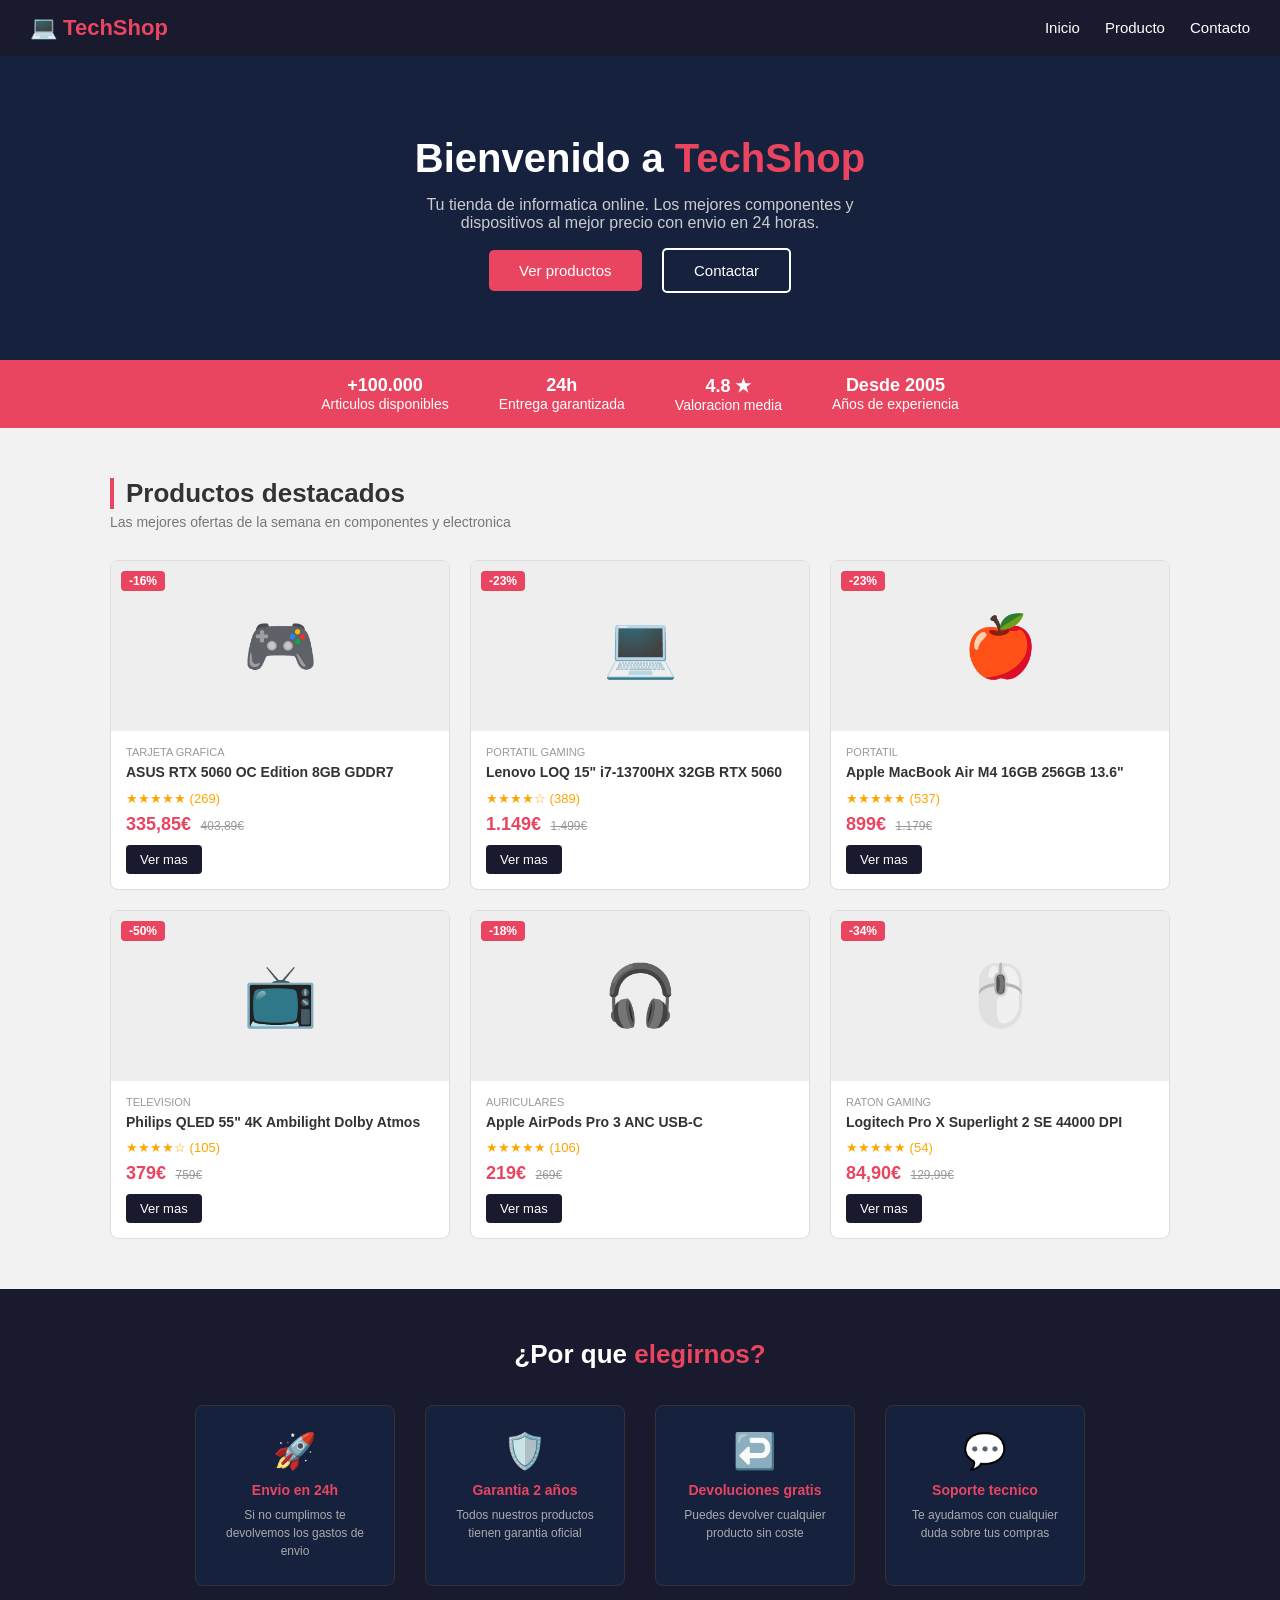
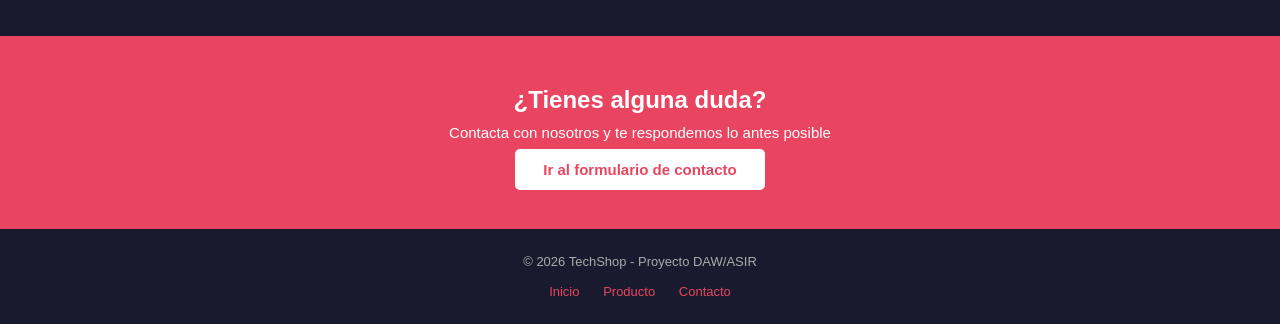
==== Prueba2/index.html @ fbcadfed "actualización directorios y añadida otra web para probar" ====
<!DOCTYPE html>
<html lang="es">
<head>
  <meta charset="UTF-8" />
  <meta name="viewport" content="width=device-width, initial-scale=1.0"/>
  <title>TechShop - Tienda de informatica</title>
  <style>
    * {
      margin: 0;
      padding: 0;
      box-sizing: border-box;
    }

    body {
      font-family: Arial, sans-serif;
      background-color: #f2f2f2;
      color: #333;
    }

    /* NAVBAR */
    nav {
      background-color: #1a1a2e;
      padding: 15px 30px;
      display: flex;
      justify-content: space-between;
      align-items: center;
    }

    nav .logo {
      color: #e94560;
      font-size: 22px;
      font-weight: bold;
      text-decoration: none;
    }

    nav ul {
      list-style: none;
      display: flex;
      gap: 25px;
    }

    nav ul a {
      color: white;
      text-decoration: none;
      font-size: 15px;
    }

    nav ul a:hover {
      color: #e94560;
      text-decoration: underline;
    }

    /* HEADER / BANNER */
    .banner {
      background-color: #16213e;
      color: white;
      text-align: center;
      padding: 80px 20px;
    }

    .banner h1 {
      font-size: 40px;
      margin-bottom: 15px;
    }

    .banner h1 span {
      color: #e94560;
    }

    .banner p {
      font-size: 16px;
      color: #cccccc;
      margin-bottom: 30px;
      max-width: 500px;
      margin-left: auto;
      margin-right: auto;
    }

    .banner a {
      background-color: #e94560;
      color: white;
      padding: 12px 30px;
      text-decoration: none;
      border-radius: 5px;
      font-size: 15px;
      margin: 0 8px;
    }

    .banner a:hover {
      background-color: #c73652;
    }

    .banner a.btn-outline {
      background-color: transparent;
      border: 2px solid white;
    }

    .banner a.btn-outline:hover {
      background-color: white;
      color: #16213e;
    }

    /* INFO BAR */
    .info-bar {
      background-color: #e94560;
      color: white;
      display: flex;
      justify-content: center;
      gap: 50px;
      padding: 15px;
      flex-wrap: wrap;
    }

    .info-bar div {
      text-align: center;
      font-size: 14px;
    }

    .info-bar div strong {
      display: block;
      font-size: 18px;
    }

    /* PRODUCTS SECTION */
    .productos {
      max-width: 1100px;
      margin: 50px auto;
      padding: 0 20px;
    }

    .productos h2 {
      font-size: 26px;
      margin-bottom: 5px;
      border-left: 4px solid #e94560;
      padding-left: 12px;
    }

    .productos p.subtitulo {
      color: #777;
      margin-bottom: 30px;
      font-size: 14px;
    }

    .grid-productos {
      display: grid;
      grid-template-columns: repeat(3, 1fr);
      gap: 20px;
    }

    .tarjeta {
      background-color: white;
      border: 1px solid #ddd;
      border-radius: 8px;
      overflow: hidden;
    }

    .tarjeta:hover {
      border-color: #e94560;
      box-shadow: 0 4px 12px rgba(0,0,0,0.1);
    }

    .tarjeta-img {
      background-color: #eee;
      height: 170px;
      display: flex;
      align-items: center;
      justify-content: center;
      font-size: 60px;
      position: relative;
    }

    .descuento {
      position: absolute;
      top: 10px;
      left: 10px;
      background-color: #e94560;
      color: white;
      font-size: 12px;
      font-weight: bold;
      padding: 3px 8px;
      border-radius: 4px;
    }

    .tarjeta-body {
      padding: 15px;
    }

    .tarjeta-body .categoria {
      font-size: 11px;
      color: #999;
      text-transform: uppercase;
      margin-bottom: 5px;
    }

    .tarjeta-body h3 {
      font-size: 14px;
      margin-bottom: 8px;
      line-height: 1.4;
    }

    .tarjeta-body .estrellas {
      color: orange;
      font-size: 13px;
      margin-bottom: 8px;
    }

    .tarjeta-body .precio-actual {
      font-size: 18px;
      font-weight: bold;
      color: #e94560;
    }

    .tarjeta-body .precio-antes {
      font-size: 12px;
      color: #999;
      text-decoration: line-through;
      margin-left: 5px;
    }

    .tarjeta-body a {
      display: inline-block;
      margin-top: 10px;
      padding: 7px 14px;
      background-color: #1a1a2e;
      color: white;
      text-decoration: none;
      border-radius: 4px;
      font-size: 13px;
    }

    .tarjeta-body a:hover {
      background-color: #e94560;
    }

    /* POR QUE ELEGIRNOS */
    .por-que {
      background-color: #1a1a2e;
      color: white;
      padding: 50px 20px;
      text-align: center;
    }

    .por-que h2 {
      font-size: 26px;
      margin-bottom: 35px;
    }

    .por-que h2 span {
      color: #e94560;
    }

    .ventajas {
      display: flex;
      justify-content: center;
      gap: 30px;
      flex-wrap: wrap;
      max-width: 900px;
      margin: 0 auto;
    }

    .ventaja {
      background-color: #16213e;
      border: 1px solid #333;
      border-radius: 8px;
      padding: 25px 20px;
      width: 200px;
      text-align: center;
    }

    .ventaja .icono {
      font-size: 35px;
      margin-bottom: 10px;
    }

    .ventaja h4 {
      font-size: 14px;
      margin-bottom: 8px;
      color: #e94560;
    }

    .ventaja p {
      font-size: 12px;
      color: #aaa;
      line-height: 1.5;
    }

    /* CONTACTO BANNER */
    .cta-banner {
      background-color: #e94560;
      color: white;
      text-align: center;
      padding: 50px 20px;
    }

    .cta-banner h2 {
      font-size: 24px;
      margin-bottom: 10px;
    }

    .cta-banner p {
      margin-bottom: 20px;
      font-size: 15px;
    }

    .cta-banner a {
      background-color: white;
      color: #e94560;
      padding: 12px 28px;
      text-decoration: none;
      border-radius: 5px;
      font-weight: bold;
      font-size: 15px;
    }

    .cta-banner a:hover {
      background-color: #f5f5f5;
    }

    /* FOOTER */
    footer {
      background-color: #1a1a2e;
      color: #aaa;
      text-align: center;
      padding: 25px;
      font-size: 13px;
    }

    footer a {
      color: #e94560;
      text-decoration: none;
      margin: 0 10px;
    }

    footer a:hover {
      text-decoration: underline;
    }
  </style>
</head>
<body>

  <!-- NAVBAR -->
  <nav>
    <a href="index.html" class="logo">💻 TechShop</a>
    <ul>
      <li><a href="index.html">Inicio</a></li>
      <li><a href="producto.html">Producto</a></li>
      <li><a href="contacto.html">Contacto</a></li>
    </ul>
  </nav>

  <!-- BANNER PRINCIPAL -->
  <div class="banner">
    <h1>Bienvenido a <span>TechShop</span></h1>
    <p>Tu tienda de informatica online. Los mejores componentes y dispositivos al mejor precio con envio en 24 horas.</p>
    <a href="producto.html">Ver productos</a>
    <a href="contacto.html" class="btn-outline">Contactar</a>
  </div>

  <!-- BARRA DE ESTADISTICAS -->
  <div class="info-bar">
    <div><strong>+100.000</strong> Articulos disponibles</div>
    <div><strong>24h</strong> Entrega garantizada</div>
    <div><strong>4.8 ★</strong> Valoracion media</div>
    <div><strong>Desde 2005</strong> Años de experiencia</div>
  </div>

  <!-- PRODUCTOS DESTACADOS -->
  <div class="productos">
    <h2>Productos destacados</h2>
    <p class="subtitulo">Las mejores ofertas de la semana en componentes y electronica</p>

    <div class="grid-productos">

      <div class="tarjeta">
        <div class="tarjeta-img">
          🎮
          <span class="descuento">-16%</span>
        </div>
        <div class="tarjeta-body">
          <p class="categoria">Tarjeta grafica</p>
          <h3>ASUS RTX 5060 OC Edition 8GB GDDR7</h3>
          <p class="estrellas">★★★★★ (269)</p>
          <span class="precio-actual">335,85€</span>
          <span class="precio-antes">403,89€</span>
          <br>
          <a href="producto.html">Ver mas</a>
        </div>
      </div>

      <div class="tarjeta">
        <div class="tarjeta-img">
          💻
          <span class="descuento">-23%</span>
        </div>
        <div class="tarjeta-body">
          <p class="categoria">Portatil gaming</p>
          <h3>Lenovo LOQ 15" i7-13700HX 32GB RTX 5060</h3>
          <p class="estrellas">★★★★☆ (389)</p>
          <span class="precio-actual">1.149€</span>
          <span class="precio-antes">1.499€</span>
          <br>
          <a href="producto.html">Ver mas</a>
        </div>
      </div>

      <div class="tarjeta">
        <div class="tarjeta-img">
          🍎
          <span class="descuento">-23%</span>
        </div>
        <div class="tarjeta-body">
          <p class="categoria">Portatil</p>
          <h3>Apple MacBook Air M4 16GB 256GB 13.6"</h3>
          <p class="estrellas">★★★★★ (537)</p>
          <span class="precio-actual">899€</span>
          <span class="precio-antes">1.179€</span>
          <br>
          <a href="producto.html">Ver mas</a>
        </div>
      </div>

      <div class="tarjeta">
        <div class="tarjeta-img">
          📺
          <span class="descuento">-50%</span>
        </div>
        <div class="tarjeta-body">
          <p class="categoria">Television</p>
          <h3>Philips QLED 55" 4K Ambilight Dolby Atmos</h3>
          <p class="estrellas">★★★★☆ (105)</p>
          <span class="precio-actual">379€</span>
          <span class="precio-antes">759€</span>
          <br>
          <a href="producto.html">Ver mas</a>
        </div>
      </div>

      <div class="tarjeta">
        <div class="tarjeta-img">
          🎧
          <span class="descuento">-18%</span>
        </div>
        <div class="tarjeta-body">
          <p class="categoria">Auriculares</p>
          <h3>Apple AirPods Pro 3 ANC USB-C</h3>
          <p class="estrellas">★★★★★ (106)</p>
          <span class="precio-actual">219€</span>
          <span class="precio-antes">269€</span>
          <br>
          <a href="producto.html">Ver mas</a>
        </div>
      </div>

      <div class="tarjeta">
        <div class="tarjeta-img">
          🖱️
          <span class="descuento">-34%</span>
        </div>
        <div class="tarjeta-body">
          <p class="categoria">Raton gaming</p>
          <h3>Logitech Pro X Superlight 2 SE 44000 DPI</h3>
          <p class="estrellas">★★★★★ (54)</p>
          <span class="precio-actual">84,90€</span>
          <span class="precio-antes">129,99€</span>
          <br>
          <a href="producto.html">Ver mas</a>
        </div>
      </div>

    </div>
  </div>

  <!-- POR QUE ELEGIRNOS -->
  <div class="por-que">
    <h2>¿Por que <span>elegirnos?</span></h2>
    <div class="ventajas">
      <div class="ventaja">
        <div class="icono">🚀</div>
        <h4>Envio en 24h</h4>
        <p>Si no cumplimos te devolvemos los gastos de envio</p>
      </div>
      <div class="ventaja">
        <div class="icono">🛡️</div>
        <h4>Garantia 2 años</h4>
        <p>Todos nuestros productos tienen garantia oficial</p>
      </div>
      <div class="ventaja">
        <div class="icono">↩️</div>
        <h4>Devoluciones gratis</h4>
        <p>Puedes devolver cualquier producto sin coste</p>
      </div>
      <div class="ventaja">
        <div class="icono">💬</div>
        <h4>Soporte tecnico</h4>
        <p>Te ayudamos con cualquier duda sobre tus compras</p>
      </div>
    </div>
  </div>

  <!-- CTA CONTACTO -->
  <div class="cta-banner">
    <h2>¿Tienes alguna duda?</h2>
    <p>Contacta con nosotros y te respondemos lo antes posible</p>
    <a href="contacto.html">Ir al formulario de contacto</a>
  </div>

  <!-- FOOTER -->
  <footer>
    <p>© 2026 TechShop - Proyecto DAW/ASIR</p>
    <br>
    <a href="index.html">Inicio</a>
    <a href="producto.html">Producto</a>
    <a href="contacto.html">Contacto</a>
  </footer>

</body>
</html>
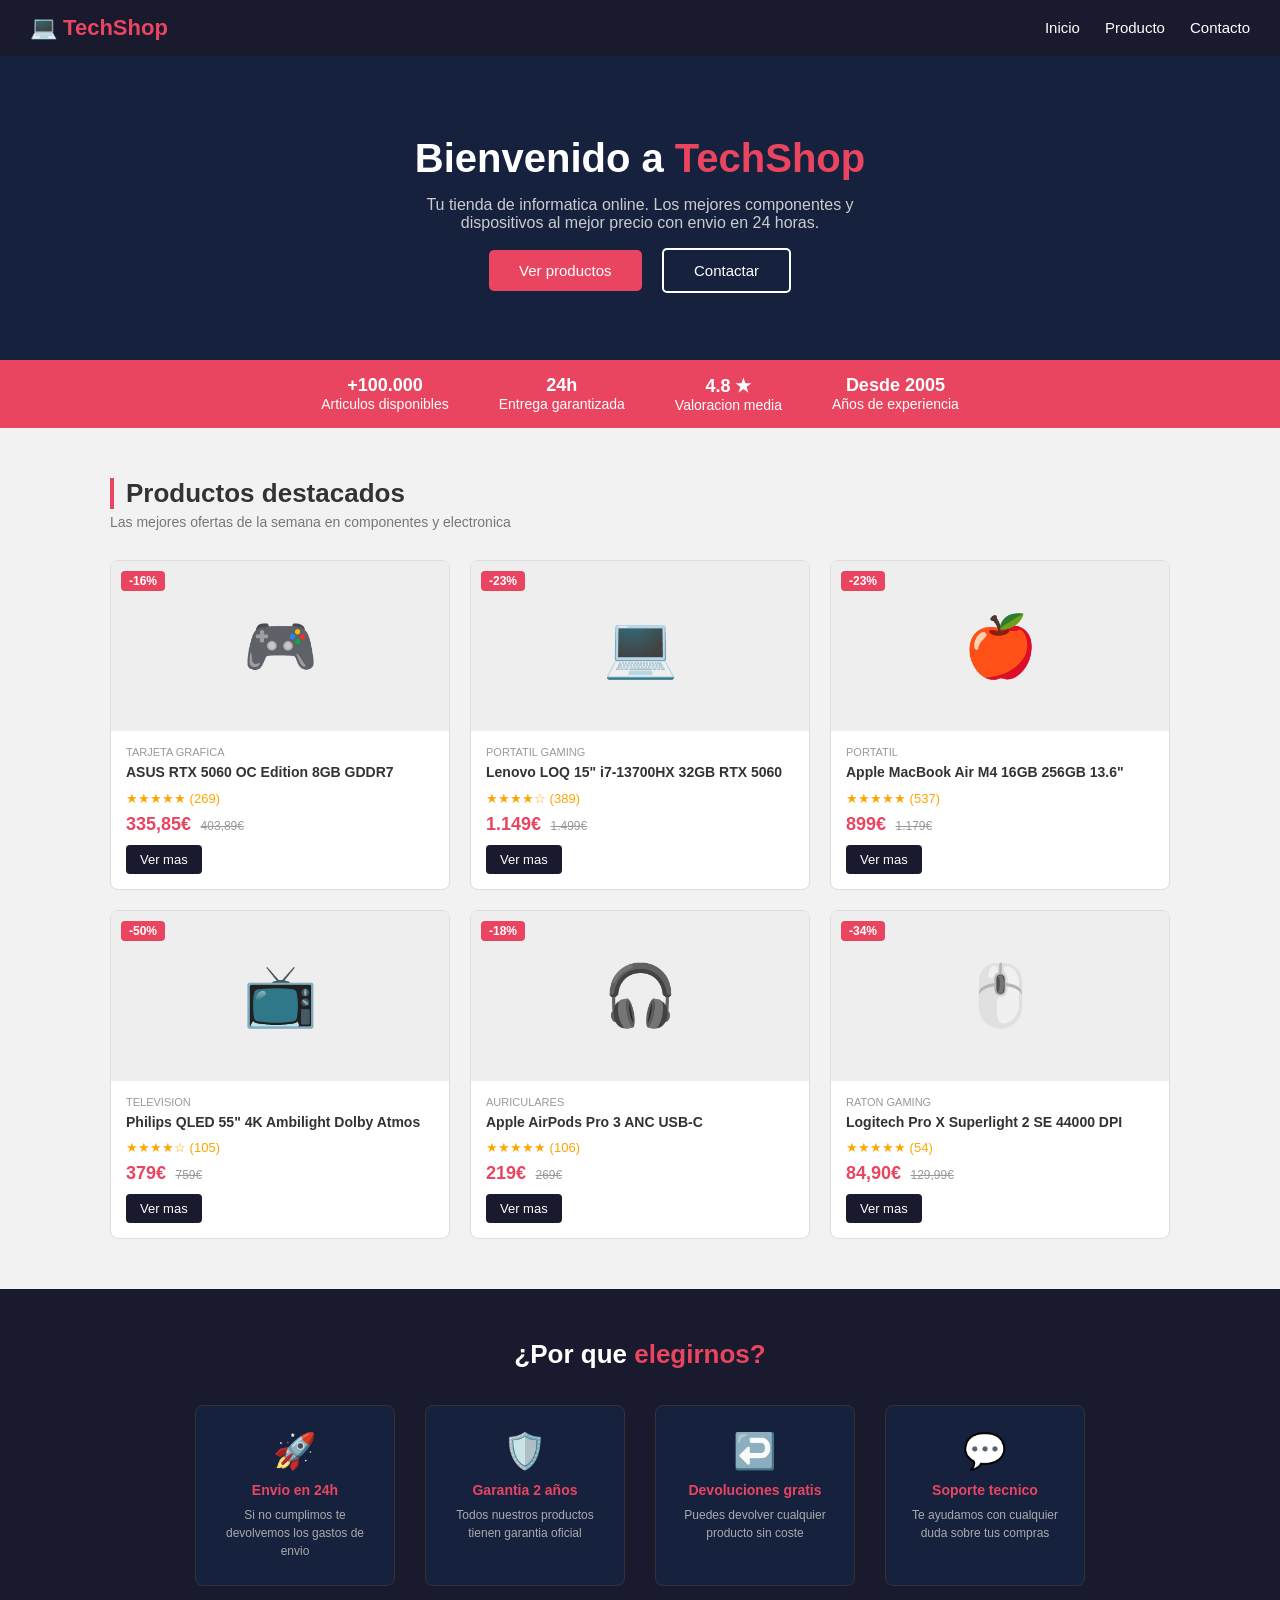
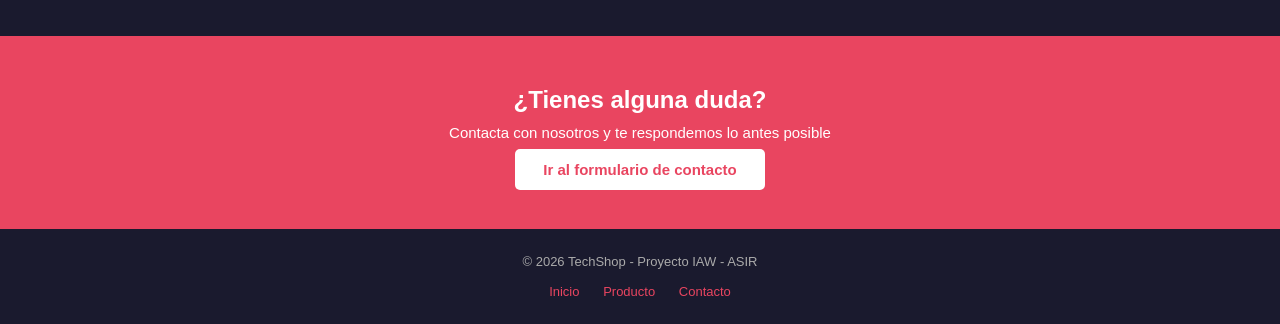
==== commit da327393: "añadidos archivos js" ====
--- a/Prueba2/index.html
+++ b/Prueba2/index.html
@@ -4,337 +4,7 @@
   <meta charset="UTF-8" />
   <meta name="viewport" content="width=device-width, initial-scale=1.0"/>
   <title>TechShop - Tienda de informatica</title>
-  <style>
-    * {
-      margin: 0;
-      padding: 0;
-      box-sizing: border-box;
-    }
-
-    body {
-      font-family: Arial, sans-serif;
-      background-color: #f2f2f2;
-      color: #333;
-    }
-
-    /* NAVBAR */
-    nav {
-      background-color: #1a1a2e;
-      padding: 15px 30px;
-      display: flex;
-      justify-content: space-between;
-      align-items: center;
-    }
-
-    nav .logo {
-      color: #e94560;
-      font-size: 22px;
-      font-weight: bold;
-      text-decoration: none;
-    }
-
-    nav ul {
-      list-style: none;
-      display: flex;
-      gap: 25px;
-    }
-
-    nav ul a {
-      color: white;
-      text-decoration: none;
-      font-size: 15px;
-    }
-
-    nav ul a:hover {
-      color: #e94560;
-      text-decoration: underline;
-    }
-
-    /* HEADER / BANNER */
-    .banner {
-      background-color: #16213e;
-      color: white;
-      text-align: center;
-      padding: 80px 20px;
-    }
-
-    .banner h1 {
-      font-size: 40px;
-      margin-bottom: 15px;
-    }
-
-    .banner h1 span {
-      color: #e94560;
-    }
-
-    .banner p {
-      font-size: 16px;
-      color: #cccccc;
-      margin-bottom: 30px;
-      max-width: 500px;
-      margin-left: auto;
-      margin-right: auto;
-    }
-
-    .banner a {
-      background-color: #e94560;
-      color: white;
-      padding: 12px 30px;
-      text-decoration: none;
-      border-radius: 5px;
-      font-size: 15px;
-      margin: 0 8px;
-    }
-
-    .banner a:hover {
-      background-color: #c73652;
-    }
-
-    .banner a.btn-outline {
-      background-color: transparent;
-      border: 2px solid white;
-    }
-
-    .banner a.btn-outline:hover {
-      background-color: white;
-      color: #16213e;
-    }
-
-    /* INFO BAR */
-    .info-bar {
-      background-color: #e94560;
-      color: white;
-      display: flex;
-      justify-content: center;
-      gap: 50px;
-      padding: 15px;
-      flex-wrap: wrap;
-    }
-
-    .info-bar div {
-      text-align: center;
-      font-size: 14px;
-    }
-
-    .info-bar div strong {
-      display: block;
-      font-size: 18px;
-    }
-
-    /* PRODUCTS SECTION */
-    .productos {
-      max-width: 1100px;
-      margin: 50px auto;
-      padding: 0 20px;
-    }
-
-    .productos h2 {
-      font-size: 26px;
-      margin-bottom: 5px;
-      border-left: 4px solid #e94560;
-      padding-left: 12px;
-    }
-
-    .productos p.subtitulo {
-      color: #777;
-      margin-bottom: 30px;
-      font-size: 14px;
-    }
-
-    .grid-productos {
-      display: grid;
-      grid-template-columns: repeat(3, 1fr);
-      gap: 20px;
-    }
-
-    .tarjeta {
-      background-color: white;
-      border: 1px solid #ddd;
-      border-radius: 8px;
-      overflow: hidden;
-    }
-
-    .tarjeta:hover {
-      border-color: #e94560;
-      box-shadow: 0 4px 12px rgba(0,0,0,0.1);
-    }
-
-    .tarjeta-img {
-      background-color: #eee;
-      height: 170px;
-      display: flex;
-      align-items: center;
-      justify-content: center;
-      font-size: 60px;
-      position: relative;
-    }
-
-    .descuento {
-      position: absolute;
-      top: 10px;
-      left: 10px;
-      background-color: #e94560;
-      color: white;
-      font-size: 12px;
-      font-weight: bold;
-      padding: 3px 8px;
-      border-radius: 4px;
-    }
-
-    .tarjeta-body {
-      padding: 15px;
-    }
-
-    .tarjeta-body .categoria {
-      font-size: 11px;
-      color: #999;
-      text-transform: uppercase;
-      margin-bottom: 5px;
-    }
-
-    .tarjeta-body h3 {
-      font-size: 14px;
-      margin-bottom: 8px;
-      line-height: 1.4;
-    }
-
-    .tarjeta-body .estrellas {
-      color: orange;
-      font-size: 13px;
-      margin-bottom: 8px;
-    }
-
-    .tarjeta-body .precio-actual {
-      font-size: 18px;
-      font-weight: bold;
-      color: #e94560;
-    }
-
-    .tarjeta-body .precio-antes {
-      font-size: 12px;
-      color: #999;
-      text-decoration: line-through;
-      margin-left: 5px;
-    }
-
-    .tarjeta-body a {
-      display: inline-block;
-      margin-top: 10px;
-      padding: 7px 14px;
-      background-color: #1a1a2e;
-      color: white;
-      text-decoration: none;
-      border-radius: 4px;
-      font-size: 13px;
-    }
-
-    .tarjeta-body a:hover {
-      background-color: #e94560;
-    }
-
-    /* POR QUE ELEGIRNOS */
-    .por-que {
-      background-color: #1a1a2e;
-      color: white;
-      padding: 50px 20px;
-      text-align: center;
-    }
-
-    .por-que h2 {
-      font-size: 26px;
-      margin-bottom: 35px;
-    }
-
-    .por-que h2 span {
-      color: #e94560;
-    }
-
-    .ventajas {
-      display: flex;
-      justify-content: center;
-      gap: 30px;
-      flex-wrap: wrap;
-      max-width: 900px;
-      margin: 0 auto;
-    }
-
-    .ventaja {
-      background-color: #16213e;
-      border: 1px solid #333;
-      border-radius: 8px;
-      padding: 25px 20px;
-      width: 200px;
-      text-align: center;
-    }
-
-    .ventaja .icono {
-      font-size: 35px;
-      margin-bottom: 10px;
-    }
-
-    .ventaja h4 {
-      font-size: 14px;
-      margin-bottom: 8px;
-      color: #e94560;
-    }
-
-    .ventaja p {
-      font-size: 12px;
-      color: #aaa;
-      line-height: 1.5;
-    }
-
-    /* CONTACTO BANNER */
-    .cta-banner {
-      background-color: #e94560;
-      color: white;
-      text-align: center;
-      padding: 50px 20px;
-    }
-
-    .cta-banner h2 {
-      font-size: 24px;
-      margin-bottom: 10px;
-    }
-
-    .cta-banner p {
-      margin-bottom: 20px;
-      font-size: 15px;
-    }
-
-    .cta-banner a {
-      background-color: white;
-      color: #e94560;
-      padding: 12px 28px;
-      text-decoration: none;
-      border-radius: 5px;
-      font-weight: bold;
-      font-size: 15px;
-    }
-
-    .cta-banner a:hover {
-      background-color: #f5f5f5;
-    }
-
-    /* FOOTER */
-    footer {
-      background-color: #1a1a2e;
-      color: #aaa;
-      text-align: center;
-      padding: 25px;
-      font-size: 13px;
-    }
-
-    footer a {
-      color: #e94560;
-      text-decoration: none;
-      margin: 0 10px;
-    }
-
-    footer a:hover {
-      text-decoration: underline;
-    }
-  </style>
+  <link rel="stylesheet" href="css/style_index.css">
 </head>
 <body>
 
@@ -506,7 +176,7 @@
 
   <!-- FOOTER -->
   <footer>
-    <p>© 2026 TechShop - Proyecto DAW/ASIR</p>
+    <p>© 2026 TechShop - Proyecto IAW - ASIR</p>
     <br>
     <a href="index.html">Inicio</a>
     <a href="producto.html">Producto</a>
--- a/Prueba2/css/style_index.css
+++ b/Prueba2/css/style_index.css
@@ -0,0 +1,329 @@
+* {
+    margin: 0;
+    padding: 0;
+    box-sizing: border-box;
+}
+
+body {
+    font-family: Arial, sans-serif;
+    background-color: #f2f2f2;
+    color: #333;
+}
+
+/* NAVBAR */
+nav {
+    background-color: #1a1a2e;
+    padding: 15px 30px;
+    display: flex;
+    justify-content: space-between;
+    align-items: center;
+}
+
+nav .logo {
+    color: #e94560;
+    font-size: 22px;
+    font-weight: bold;
+    text-decoration: none;
+}
+
+nav ul {
+    list-style: none;
+    display: flex;
+    gap: 25px;
+}
+
+nav ul a {
+    color: white;
+    text-decoration: none;
+    font-size: 15px;
+}
+
+nav ul a:hover {
+    color: #e94560;
+    text-decoration: underline;
+}
+
+/* HEADER / BANNER */
+.banner {
+    background-color: #16213e;
+    color: white;
+    text-align: center;
+    padding: 80px 20px;
+}
+
+.banner h1 {
+    font-size: 40px;
+    margin-bottom: 15px;
+}
+
+.banner h1 span {
+    color: #e94560;
+}
+
+.banner p {
+    font-size: 16px;
+    color: #cccccc;
+    margin-bottom: 30px;
+    max-width: 500px;
+    margin-left: auto;
+    margin-right: auto;
+}
+
+.banner a {
+    background-color: #e94560;
+    color: white;
+    padding: 12px 30px;
+    text-decoration: none;
+    border-radius: 5px;
+    font-size: 15px;
+    margin: 0 8px;
+}
+
+.banner a:hover {
+    background-color: #c73652;
+}
+
+.banner a.btn-outline {
+    background-color: transparent;
+    border: 2px solid white;
+}
+
+.banner a.btn-outline:hover {
+    background-color: white;
+    color: #16213e;
+}
+
+/* INFO BAR */
+.info-bar {
+    background-color: #e94560;
+    color: white;
+    display: flex;
+    justify-content: center;
+    gap: 50px;
+    padding: 15px;
+    flex-wrap: wrap;
+}
+
+.info-bar div {
+    text-align: center;
+    font-size: 14px;
+}
+
+.info-bar div strong {
+    display: block;
+    font-size: 18px;
+}
+
+/* PRODUCTS SECTION */
+.productos {
+    max-width: 1100px;
+    margin: 50px auto;
+    padding: 0 20px;
+}
+
+.productos h2 {
+    font-size: 26px;
+    margin-bottom: 5px;
+    border-left: 4px solid #e94560;
+    padding-left: 12px;
+}
+
+.productos p.subtitulo {
+    color: #777;
+    margin-bottom: 30px;
+    font-size: 14px;
+}
+
+.grid-productos {
+    display: grid;
+    grid-template-columns: repeat(3, 1fr);
+    gap: 20px;
+}
+
+.tarjeta {
+    background-color: white;
+    border: 1px solid #ddd;
+    border-radius: 8px;
+    overflow: hidden;
+}
+
+.tarjeta:hover {
+    border-color: #e94560;
+    box-shadow: 0 4px 12px rgba(0,0,0,0.1);
+}
+
+.tarjeta-img {
+    background-color: #eee;
+    height: 170px;
+    display: flex;
+    align-items: center;
+    justify-content: center;
+    font-size: 60px;
+    position: relative;
+}
+
+.descuento {
+    position: absolute;
+    top: 10px;
+    left: 10px;
+    background-color: #e94560;
+    color: white;
+    font-size: 12px;
+    font-weight: bold;
+    padding: 3px 8px;
+    border-radius: 4px;
+}
+
+.tarjeta-body {
+    padding: 15px;
+}
+
+.tarjeta-body .categoria {
+    font-size: 11px;
+    color: #999;
+    text-transform: uppercase;
+    margin-bottom: 5px;
+}
+
+.tarjeta-body h3 {
+    font-size: 14px;
+    margin-bottom: 8px;
+    line-height: 1.4;
+}
+
+.tarjeta-body .estrellas {
+    color: orange;
+    font-size: 13px;
+    margin-bottom: 8px;
+}
+
+.tarjeta-body .precio-actual {
+    font-size: 18px;
+    font-weight: bold;
+    color: #e94560;
+}
+
+.tarjeta-body .precio-antes {
+    font-size: 12px;
+    color: #999;
+    text-decoration: line-through;
+    margin-left: 5px;
+}
+
+.tarjeta-body a {
+    display: inline-block;
+    margin-top: 10px;
+    padding: 7px 14px;
+    background-color: #1a1a2e;
+    color: white;
+    text-decoration: none;
+    border-radius: 4px;
+    font-size: 13px;
+}
+
+.tarjeta-body a:hover {
+    background-color: #e94560;
+}
+
+/* POR QUE ELEGIRNOS */
+.por-que {
+    background-color: #1a1a2e;
+    color: white;
+    padding: 50px 20px;
+    text-align: center;
+}
+
+.por-que h2 {
+    font-size: 26px;
+    margin-bottom: 35px;
+}
+
+.por-que h2 span {
+    color: #e94560;
+}
+
+.ventajas {
+    display: flex;
+    justify-content: center;
+    gap: 30px;
+    flex-wrap: wrap;
+    max-width: 900px;
+    margin: 0 auto;
+}
+
+.ventaja {
+    background-color: #16213e;
+    border: 1px solid #333;
+    border-radius: 8px;
+    padding: 25px 20px;
+    width: 200px;
+    text-align: center;
+}
+
+.ventaja .icono {
+    font-size: 35px;
+    margin-bottom: 10px;
+}
+
+.ventaja h4 {
+    font-size: 14px;
+    margin-bottom: 8px;
+    color: #e94560;
+}
+
+.ventaja p {
+    font-size: 12px;
+    color: #aaa;
+    line-height: 1.5;
+}
+
+/* CONTACTO BANNER */
+.cta-banner {
+    background-color: #e94560;
+    color: white;
+    text-align: center;
+    padding: 50px 20px;
+}
+
+.cta-banner h2 {
+    font-size: 24px;
+    margin-bottom: 10px;
+}
+
+.cta-banner p {
+    margin-bottom: 20px;
+    font-size: 15px;
+}
+
+.cta-banner a {
+    background-color: white;
+    color: #e94560;
+    padding: 12px 28px;
+    text-decoration: none;
+    border-radius: 5px;
+    font-weight: bold;
+    font-size: 15px;
+}
+
+.cta-banner a:hover {
+    background-color: #f5f5f5;
+}
+
+/* FOOTER */
+footer {
+    background-color: #1a1a2e;
+    color: #aaa;
+    text-align: center;
+    padding: 25px;
+    font-size: 13px;
+}
+
+footer a {
+    color: #e94560;
+    text-decoration: none;
+    margin: 0 10px;
+}
+
+footer a:hover {
+    text-decoration: underline;
+}
